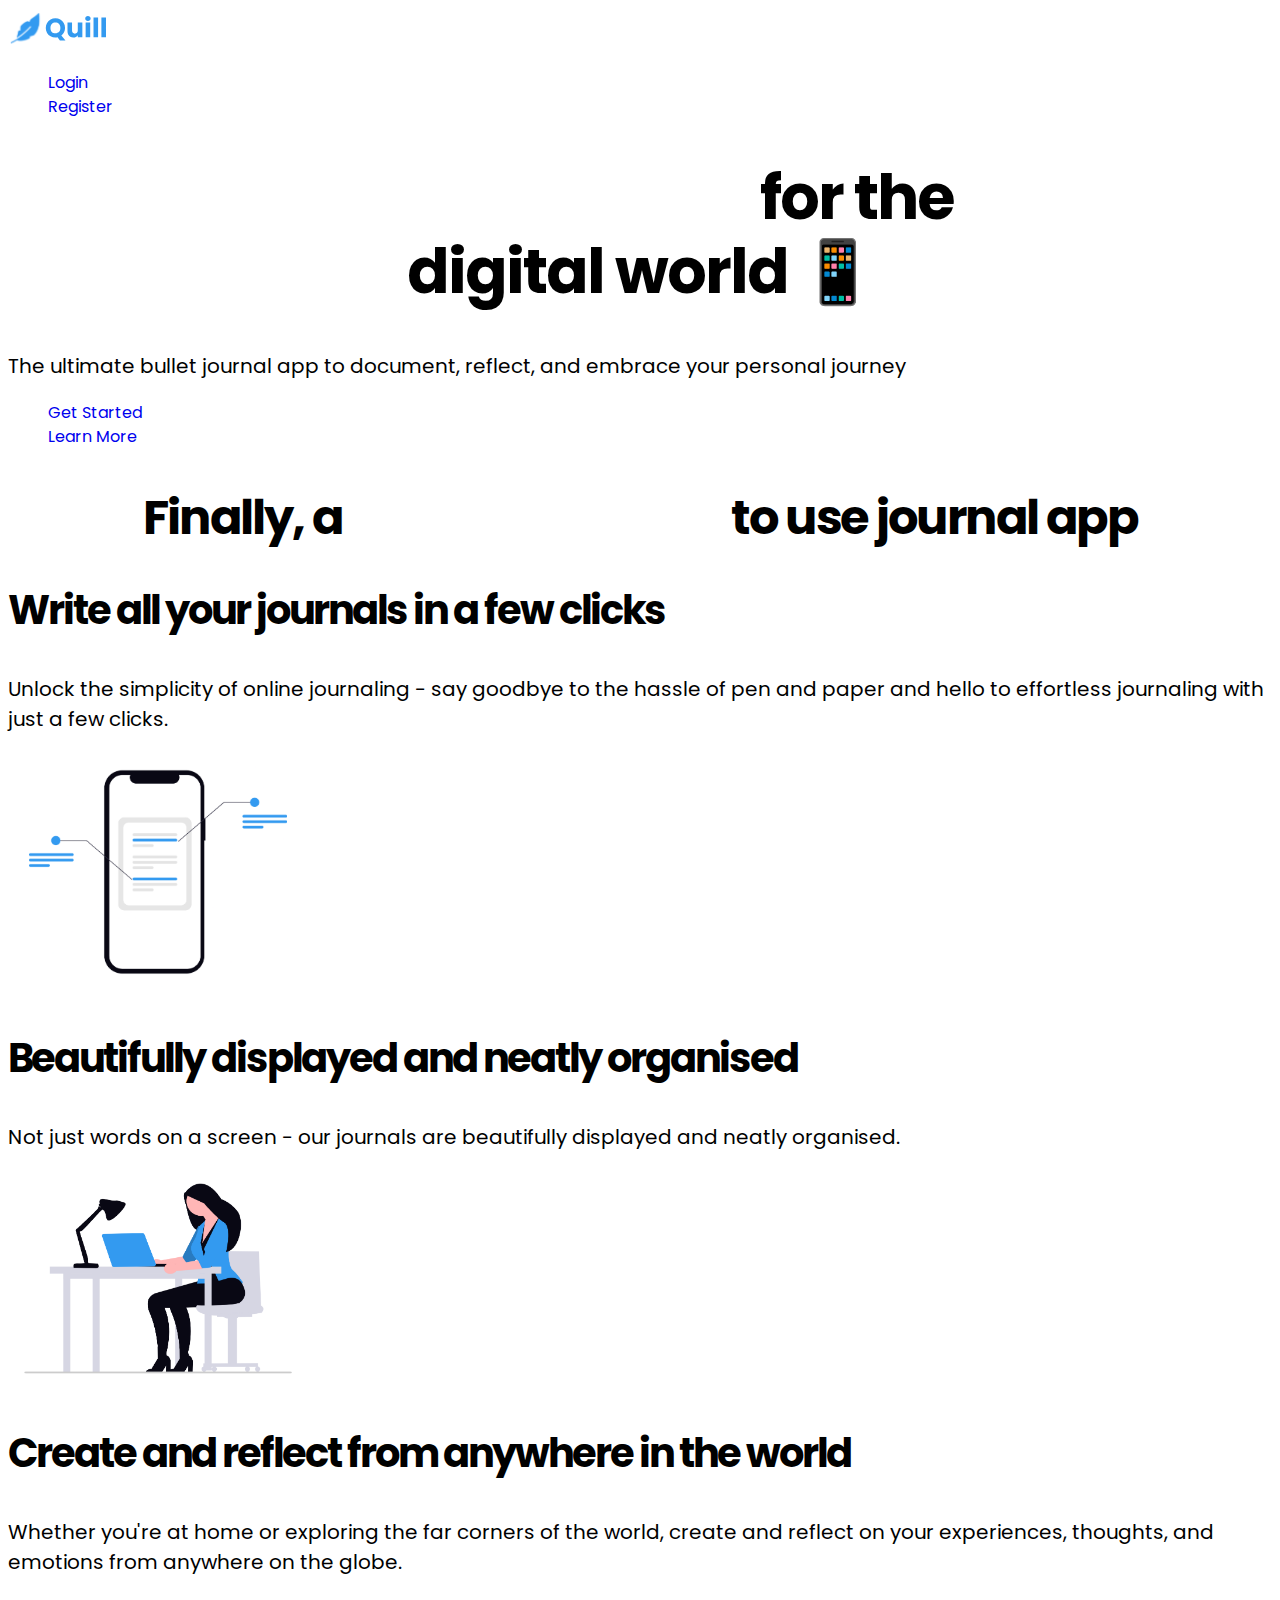
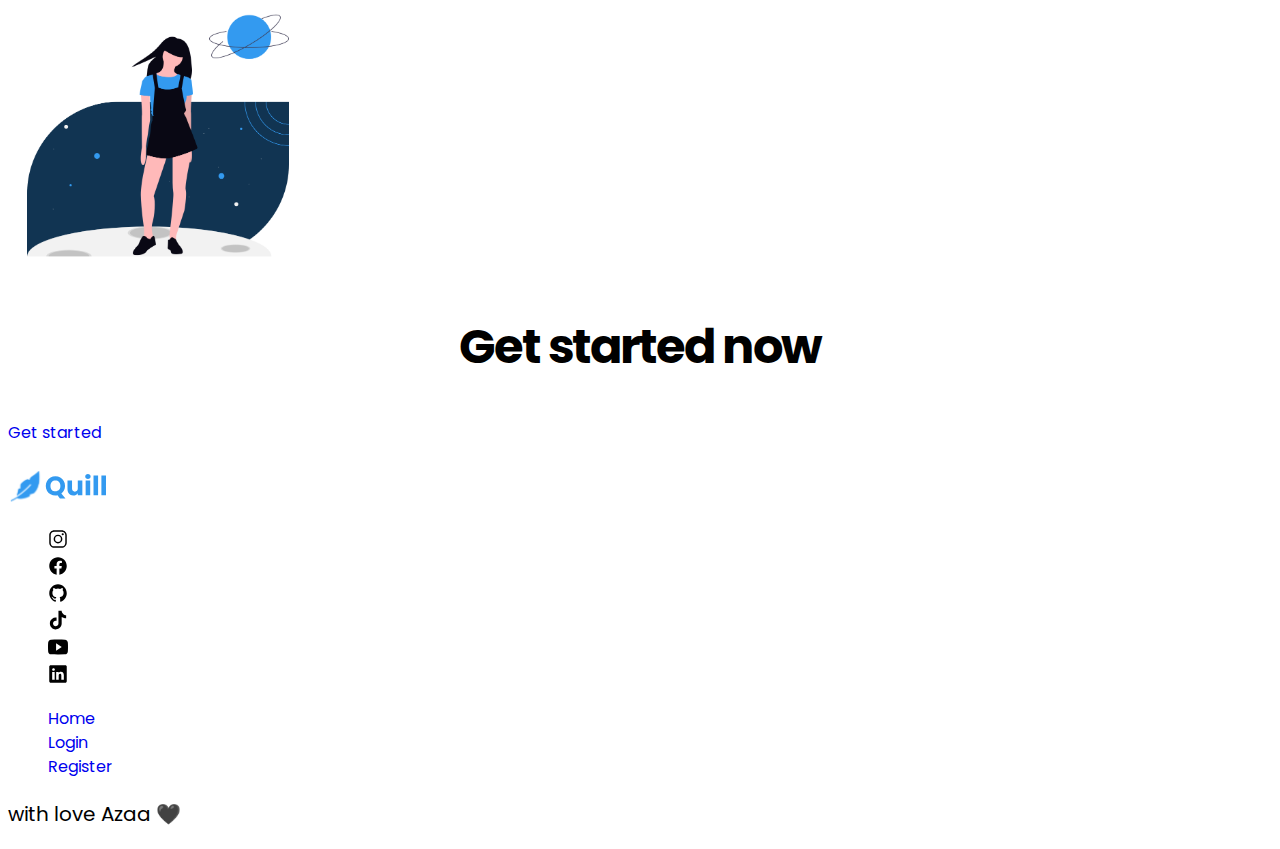
==== Quill Project/index.html @ b2469f33 "tambah palette warna" ====
<!DOCTYPE html>
<html lang="en">

<!-- meta tag adalah tulisan yang akan muncul ketika kita akan mengakses web tsb -->

<head>
    <meta charset="UTF-8">
    <meta name="viewport" content="width=device-width, initial-scale=1.0">
    <link rel="preconnect" href="https://fonts.googleapis.com">
    <link rel="preconnect" href="https://fonts.gstatic.com" crossorigin>
    <link
        href="https://fonts.googleapis.com/css2?family=Poppins:ital,wght@0,100;0,200;0,300;0,400;0,500;0,600;0,700;0,800;0,900;1,100;1,200;1,300;1,400;1,500;1,600;1,700;1,800;1,900&display=swap"
        rel="stylesheet">
    <link rel="stylesheet" href="app.css">
    <title>Quill</title>
</head>

<body>
    <header>
        <nav>
            <!-- NAVIGATION -->
            <a href="index.html"> <img src="/SVG/quill.svg" alt="Quill" width="100px"></a>
            <ul>
                <li><a href="login.html">Login</a></li>
                <li><a href="register.html">Register</a></li>
            </ul>
        </nav>

        <section>
            <!-- HERO SECTION -->
            <h1> <span>Mindful Living</span> for the <br> digital world 📱</h1>
            <p>The ultimate bullet journal app to document, reflect, and embrace your personal journey</p>
            <ul>
                <li><a href="register.html">Get Started</a></li>
                <li><a href="#features">Learn More</a></li>
            </ul>
        </section>
    </header>


    <main>
        <section>
            <section>
                <h2 id="features">Finally, a <span>simple and easy</span> to use journal app</h2>
                <div>
                    <h3>Write all your journals in a few clicks</h3>
                    <p>Unlock the simplicity of online journaling - say goodbye to the hassle of pen and paper and hello
                        to effortless journaling with just a few clicks.</p>
                    <img src="/images/1.png" alt="simple online journaling" width="300px">
                </div>
                <div>
                    <h3>Beautifully displayed and neatly organised</h3>
                    <p>Not just words on a screen - our journals are beautifully displayed and neatly organised.</p>
                    <img src="/images/2.png" alt="beautifully displayed journals" width="300px">
                </div>
                <div>
                    <h3>Create and reflect from anywhere in the world</h3>
                    <p>Whether you're at home or exploring the far corners of the world, create and reflect on your
                        experiences, thoughts, and emotions from anywhere on the globe.</p>
                    <img src="/images/3.png" alt="create journals anywhere" width="300px">
                </div>
            </section>
        </section>
    </main>


    <footer>
        <!-- FOOTER -->
        <h2>Get started now</h2>
        <p><a href="index.html">Get started</a></p>
        <a href="index.html"> <img src="/SVG/quill.svg" alt="Quill" width="100px"></a>
        <ul>
            <li><a href="https://www.instagram.com/"><img src="/SVG/logo-instagram.svg" alt="instagram logo"
                        width="20px "></a></li>
            <li><a href="https://www.facebook.com/"><img src="/SVG/logo-facebook.svg" alt="fesnuk logo"
                        width="20px "></a></li>
            <li><a href="https://github.com/"><img src="/SVG/logo-github.svg" alt="github logo" width="20px "></a>
            </li>
            <li><a href="https://www.tiktok.com/en/"><img src="/SVG/logo-tiktok.svg" alt="tiki ttaka" width="20px "></a>
            </li>
            <li><a href="https://www.youtube.com/"><img src="/SVG/logo-youtube.svg" alt="yt" width="20px "></a></li>
            <li><a href="https://www.linkedin.com/"><img src="/SVG/logo-linkedin.svg" alt="likedin" width="20px "></a>
            </li>
        </ul>

        <ul>
            <li><a href="index.html" id="login-link">Home</a></li>
            <li><a href="login.html">Login</a></li>
            <li><a href="register.html">Register</a></li>
        </ul>
        <p>with love Azaa 🖤</p>
    </footer>
</body>

</html>
---- Quill Project/app.css ----
h1{
    font-weight: 700;
    text-align: center;
    line-height: 1.2;
    letter-spacing: -2px;
    font-size: 62px;
    font-family: "Poppins", sans-serif;
}

h2{
    font-weight: 700;
    text-align: center;
    line-height: 1.2;
    letter-spacing: -2px;
    font-size: 48px;
    font-family: "Poppins", sans-serif;
}

h3{
    font-weight: 700 ;
    line-height: 1.2;
    letter-spacing: -2px;
    font-size: 40px;
    font-family: "Poppins", sans-serif;
}

h4{
    font-weight: 700 ;
    line-height: 1.2;
    letter-spacing: -2px;
    font-size: 32px;
    font-family: "Poppins", sans-serif;
}

h5{
    font-weight: 700 ;
    line-height: 1.2;
    letter-spacing: -2px;
    font-size: 24px;
    font-family: "Poppins", sans-serif;
}

a{
    font-weight: 400;
    text-decoration: none;
    line-height: 1.5;
    font-size: 16px;
    font-family: "Poppins", sans-serif;
}

p{
    font-weight: 400;
    line-height: 1.5;
    font-size: 20px;
    font-family: "Poppins", sans-serif;
}

ul{
    list-style: none;
}
span{
    color: white;
}
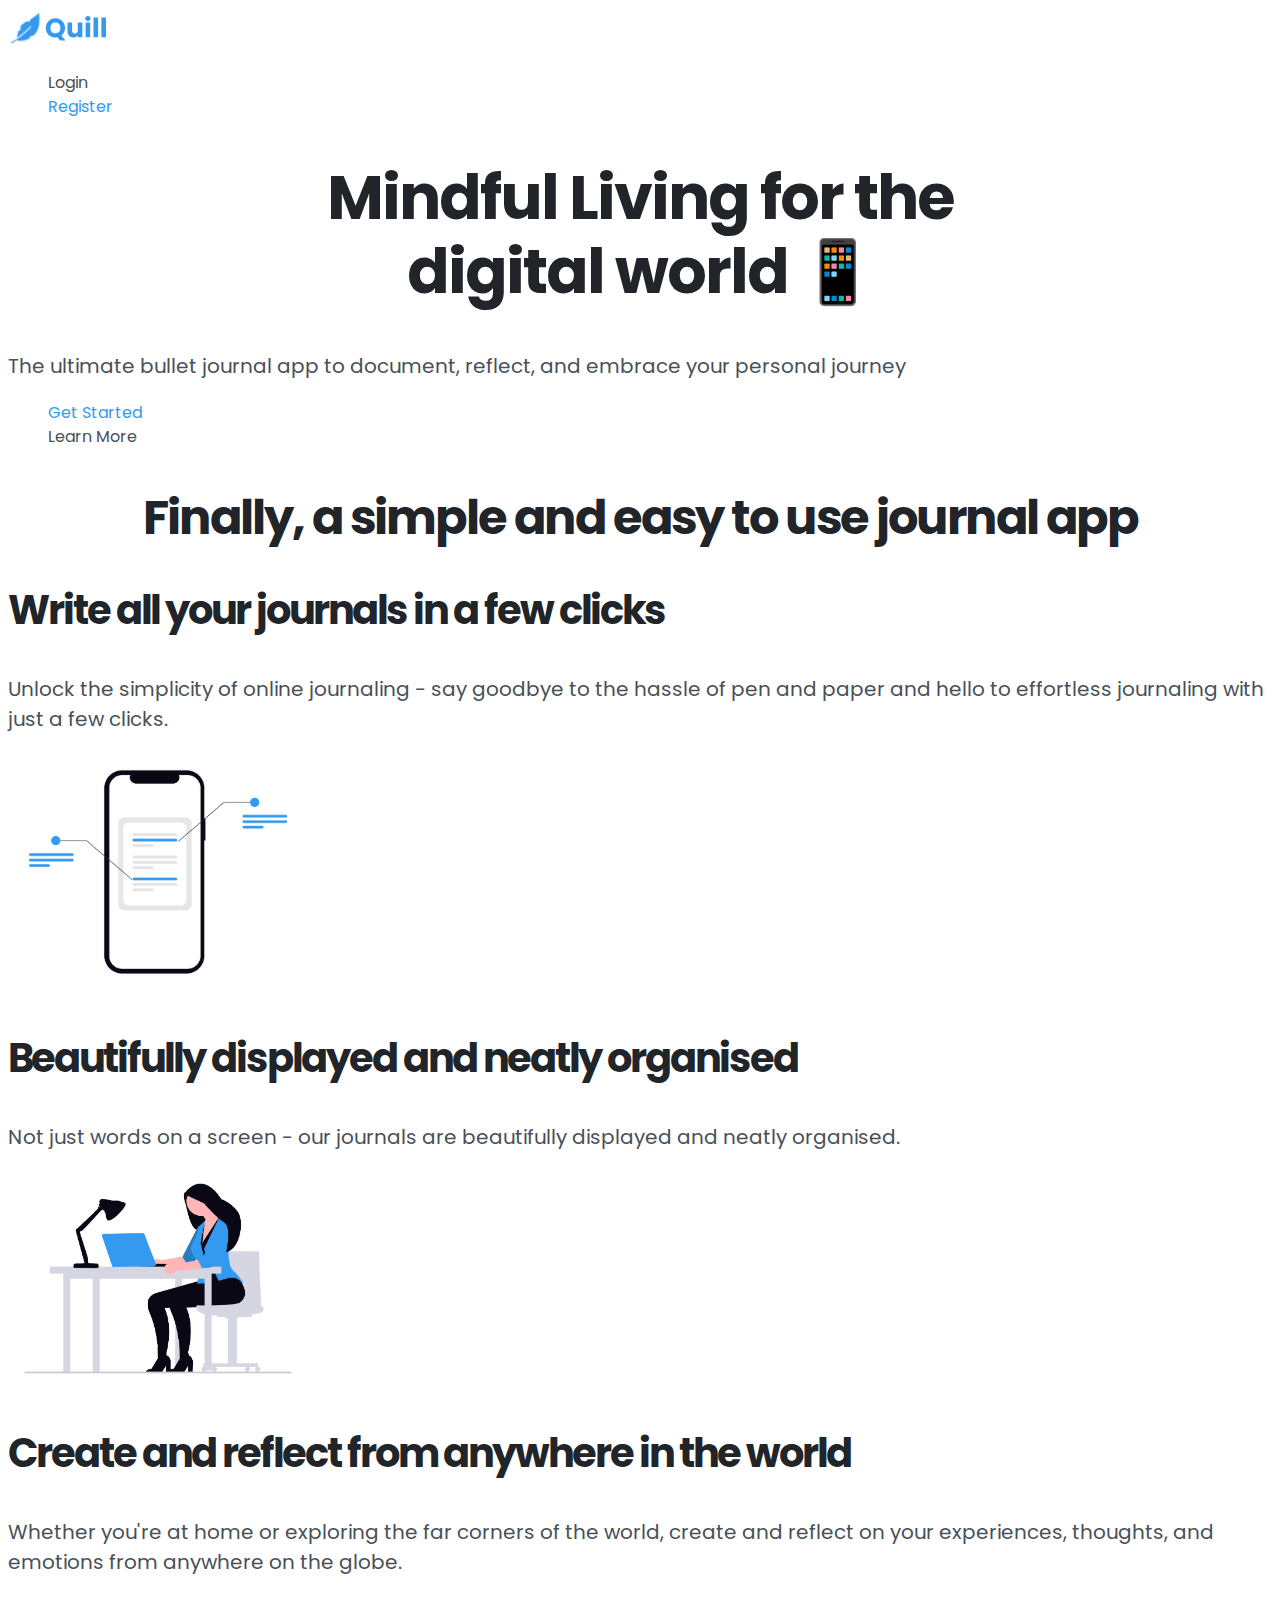
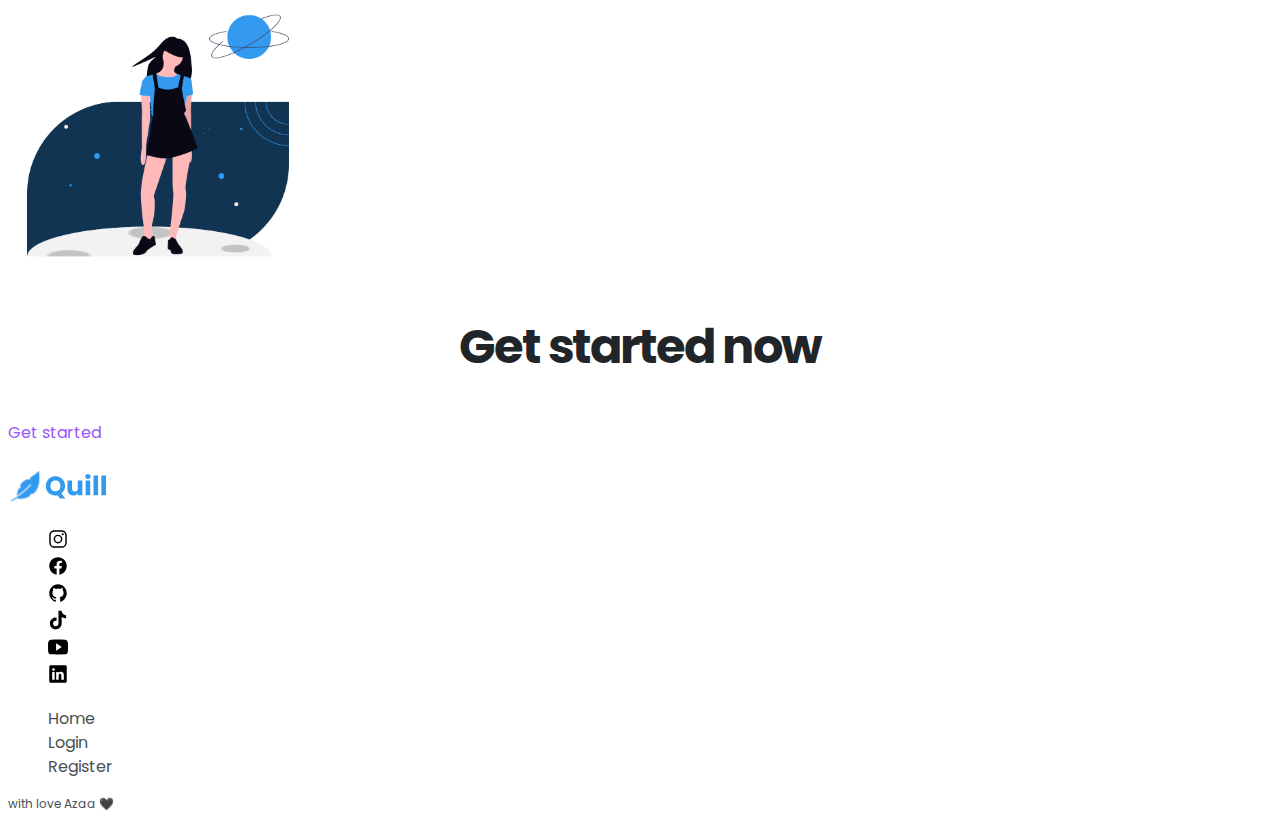
==== commit 1199fc6c: "belajar class" ====
--- a/Quill Project/index.html
+++ b/Quill Project/index.html
@@ -12,6 +12,7 @@
         href="https://fonts.googleapis.com/css2?family=Poppins:ital,wght@0,100;0,200;0,300;0,400;0,500;0,600;0,700;0,800;0,900;1,100;1,200;1,300;1,400;1,500;1,600;1,700;1,800;1,900&display=swap"
         rel="stylesheet">
     <link rel="stylesheet" href="app.css">
+    <link rel="stylesheet" href="app2.css">
     <title>Quill</title>
 </head>
 
@@ -22,16 +23,17 @@
             <a href="index.html"> <img src="/SVG/quill.svg" alt="Quill" width="100px"></a>
             <ul>
                 <li><a href="login.html">Login</a></li>
-                <li><a href="register.html">Register</a></li>
+                <li><a class="btn btn-primary" href="register.html">Register</a></li>
             </ul>
         </nav>
 
         <section>
             <!-- HERO SECTION -->
             <h1> <span>Mindful Living</span> for the <br> digital world 📱</h1>
-            <p>The ultimate bullet journal app to document, reflect, and embrace your personal journey</p>
+            <p>The ultimate bullet journal app to document, reflect, and embrace your personal journey
+            </p>
             <ul>
-                <li><a href="register.html">Get Started</a></li>
+                <li><a class="btn btn-primary" href="register.html">Get Started</a></li>
                 <li><a href="#features">Learn More</a></li>
             </ul>
         </section>
@@ -44,7 +46,8 @@
                 <h2 id="features">Finally, a <span>simple and easy</span> to use journal app</h2>
                 <div>
                     <h3>Write all your journals in a few clicks</h3>
-                    <p>Unlock the simplicity of online journaling - say goodbye to the hassle of pen and paper and hello
+                    <p>Unlock the simplicity of online journaling - say goodbye to the
+                        hassle of pen and paper and hello
                         to effortless journaling with just a few clicks.</p>
                     <img src="/images/1.png" alt="simple online journaling" width="300px">
                 </div>
@@ -61,13 +64,18 @@
                 </div>
             </section>
         </section>
+
+
+        <!-- CTA SECTION -->
+        <section>
+            <h2>Get started now</h2>
+            <p><a class="btn btn-secondary" href="register.html">Get started</a></p>
+        </section>
     </main>
-
 
     <footer>
         <!-- FOOTER -->
-        <h2>Get started now</h2>
-        <p><a href="index.html">Get started</a></p>
+
         <a href="index.html"> <img src="/SVG/quill.svg" alt="Quill" width="100px"></a>
         <ul>
             <li><a href="https://www.instagram.com/"><img src="/SVG/logo-instagram.svg" alt="instagram logo"
@@ -88,7 +96,7 @@
             <li><a href="login.html">Login</a></li>
             <li><a href="register.html">Register</a></li>
         </ul>
-        <p>with love Azaa 🖤</p>
+        <p class="small-text">with love Azaa 🖤</p>
     </footer>
 </body>
 
--- a/Quill Project/app.css
+++ b/Quill Project/app.css
@@ -1,63 +1,115 @@
-h1{
+/* 
+
+----------- TYPOGRAPHY -----------
+
+FONT SIZES
+12px / 16px / 20px / 24px / 32px / 40px
+
+FONT WEIGHTS
+400 / 700
+
+LINE HEIGHTS
+1.2 / 1.5
+
+LETTER SPACING
+0 / -2px
+
+FONT FAMILY
+Poppins
+
+----------- COLORS -----------
+Primary :
+1. Arctic #d0ebff (tint)
+2. Sk Blue #339af0 (base color)
+3. Deep Sea #1c7ed6 (shade)
+
+Secondary :
+1. Moonlight Iris #e5dbff (tint)
+2. Lavender #9755fa (base color)
+3. Velvet night #7048e8 (shade)
+
+Tertiary :
+1. Dawn #ffe8cc (tint)
+2. Pumpkin #ff922b (base color)
+3. Lava #f76707 (shade)
+
+Grey :
+1. Pebble #f1f3f5
+2. Slate #495957
+3. Graphite #212529
+*/
+
+h1,
+h2,
+h3,
+h4,
+h5 {
     font-weight: 700;
-    text-align: center;
     line-height: 1.2;
     letter-spacing: -2px;
-    font-size: 62px;
     font-family: "Poppins", sans-serif;
+    color: #212529
 }
 
-h2{
-    font-weight: 700;
+h1 {
+    font-size: 62px;
     text-align: center;
-    line-height: 1.2;
-    letter-spacing: -2px;
-    font-size: 48px;
-    font-family: "Poppins", sans-serif;
 }
 
-h3{
-    font-weight: 700 ;
-    line-height: 1.2;
-    letter-spacing: -2px;
-    font-size: 40px;
-    font-family: "Poppins", sans-serif;
+h2 {
+    font-size: 48px;
+    text-align: center;
 }
 
-h4{
-    font-weight: 700 ;
-    line-height: 1.2;
-    letter-spacing: -2px;
-    font-size: 32px;
-    font-family: "Poppins", sans-serif;
+h3 {
+    font-size: 40px;
 }
 
-h5{
-    font-weight: 700 ;
-    line-height: 1.2;
-    letter-spacing: -2px;
-    font-size: 24px;
-    font-family: "Poppins", sans-serif;
+h4 {
+    font-size: 32px;
 }
 
-a{
-    font-weight: 400;
-    text-decoration: none;
-    line-height: 1.5;
-    font-size: 16px;
-    font-family: "Poppins", sans-serif;
+h5 {
+    font-size: 24px;
 }
 
-p{
+p,
+a,
+.small-text {
     font-weight: 400;
     line-height: 1.5;
-    font-size: 20px;
     font-family: "Poppins", sans-serif;
+    color: #495057;
 }
 
-ul{
+a {
+    font-size: 16px;
+    text-decoration: none;
+}
+
+p {
+    font-size: 20px;
+}
+
+ul {
     list-style: none;
 }
-span{
-    color: white;
+
+.small-text {
+    font-size: 12px;
+}
+
+.btn {
+    font-weight: 400;
+    font-family: "Poppins", sans-serif;
+    font-size: 16px;
+    text-decoration: none;
+}
+
+.btn-primary {
+    color: #339af0;
+}
+
+.btn-secondary {
+    color: #9755fa;
 }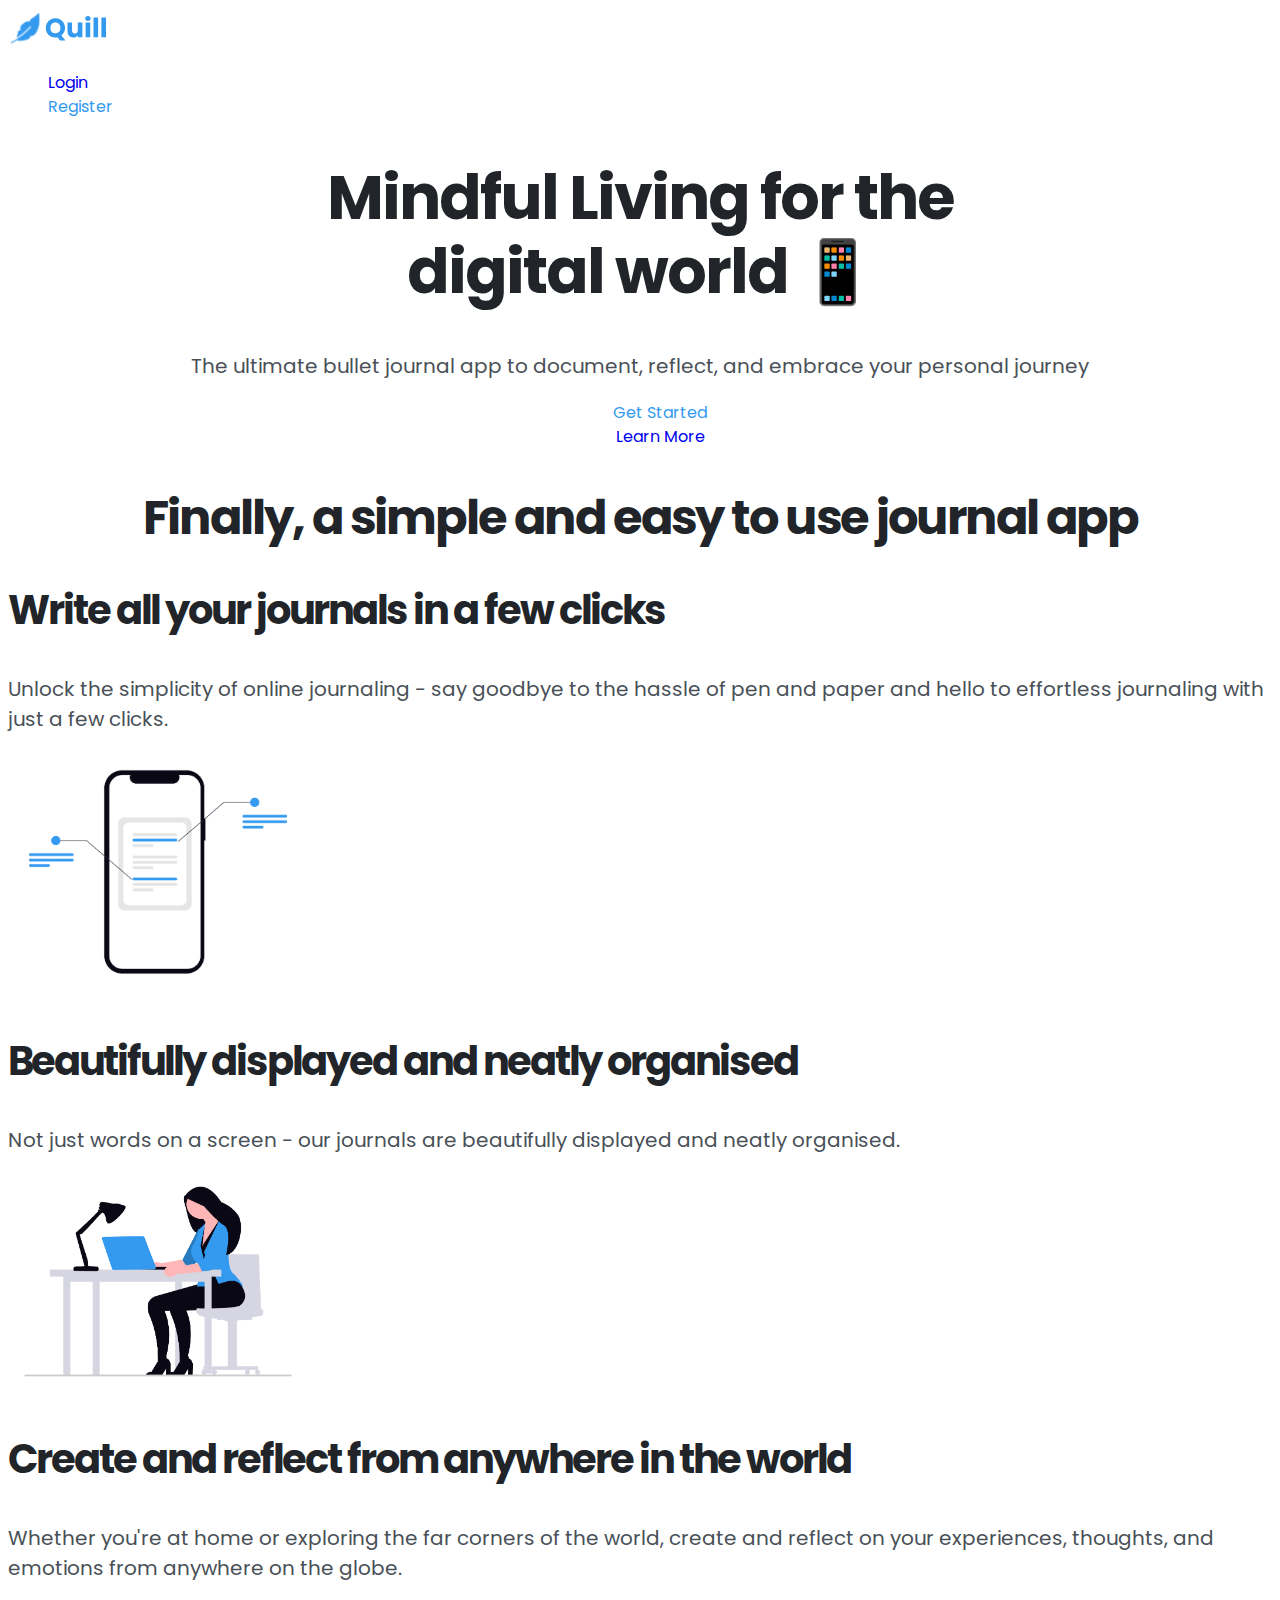
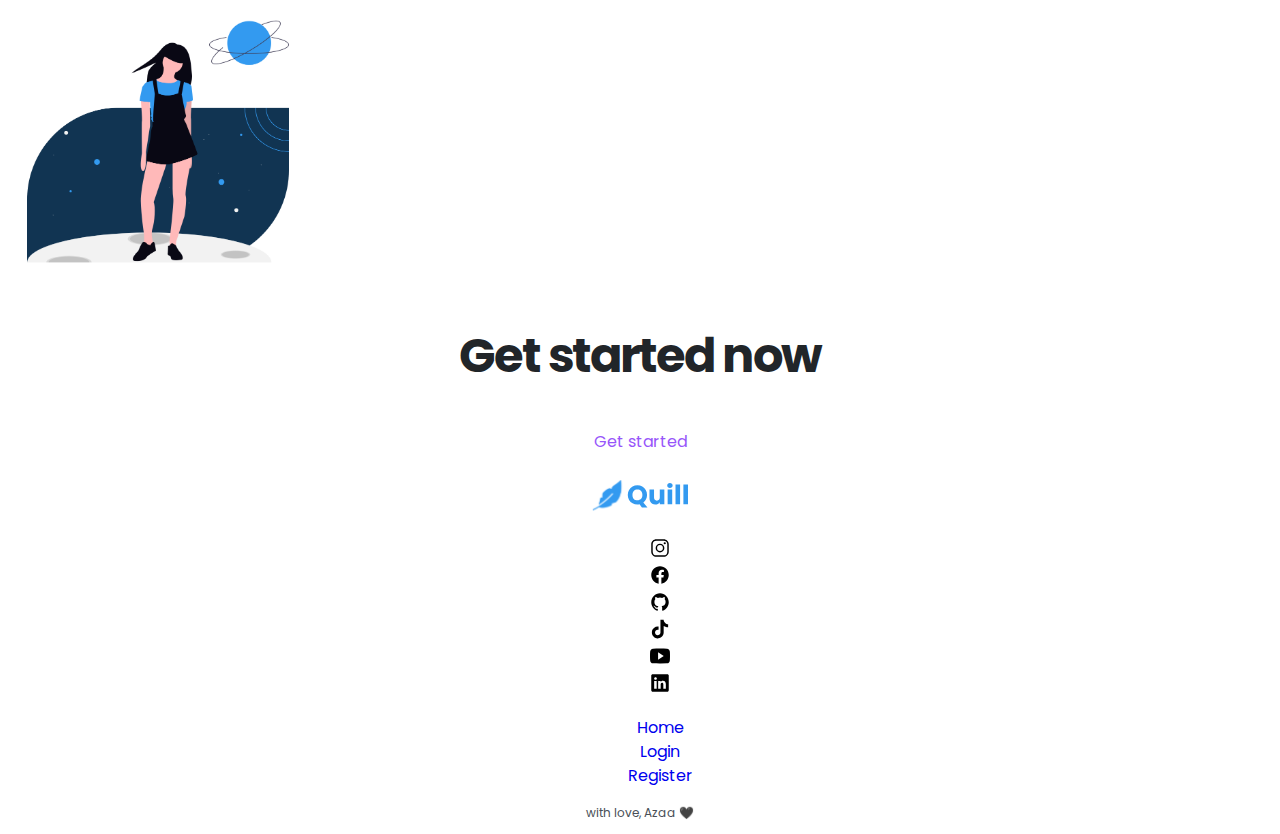
==== commit b45ec7f0: "css selector" ====
--- a/Quill Project/index.html
+++ b/Quill Project/index.html
@@ -17,6 +17,7 @@
 </head>
 
 <body>
+
     <header>
         <nav>
             <!-- NAVIGATION -->
@@ -26,9 +27,8 @@
                 <li><a class="btn btn-primary" href="register.html">Register</a></li>
             </ul>
         </nav>
-
-        <section>
-            <!-- HERO SECTION -->
+        <!-- HERO SECTION -->
+        <section class="hero-section">
             <h1> <span>Mindful Living</span> for the <br> digital world 📱</h1>
             <p>The ultimate bullet journal app to document, reflect, and embrace your personal journey
             </p>
@@ -43,7 +43,7 @@
     <main>
         <section>
             <section>
-                <h2 id="features">Finally, a <span>simple and easy</span> to use journal app</h2>
+                <h2 class="features-main-heading">Finally, a <span>simple and easy</span> to use journal app</h2>
                 <div>
                     <h3>Write all your journals in a few clicks</h3>
                     <p>Unlock the simplicity of online journaling - say goodbye to the
@@ -67,14 +67,14 @@
 
 
         <!-- CTA SECTION -->
-        <section>
+        <section class="cta-section">
             <h2>Get started now</h2>
             <p><a class="btn btn-secondary" href="register.html">Get started</a></p>
         </section>
     </main>
 
-    <footer>
-        <!-- FOOTER -->
+    <!-- FOOTER -->
+    <footer class="footer-section">
 
         <a href="index.html"> <img src="/SVG/quill.svg" alt="Quill" width="100px"></a>
         <ul>
@@ -96,7 +96,7 @@
             <li><a href="login.html">Login</a></li>
             <li><a href="register.html">Register</a></li>
         </ul>
-        <p class="small-text">with love Azaa 🖤</p>
+        <p class="small-text">with love, Azaa 🖤</p>
     </footer>
 </body>
 
--- a/Quill Project/app.css
+++ b/Quill Project/app.css
@@ -37,8 +37,31 @@
 1. Pebble #f1f3f5
 2. Slate #495957
 3. Graphite #212529
+
+
+
+----------- INHERITANCE -----------
+Inheritance adalah penurunan jadi kalo kita add style ke parent maka akan ke add ke child nya
+Inheritance punya specifity low
+color           letter-spacing
+font-family     line-height
+font-size       text-align
+font-weight     text-transform
+font-style
+
+this all is text property
 */
+/*  Add in universal selector later to remove default spacing properties */
 
+/* -------------------- GLOBAL STYLES --------------------*/
+body {
+    font-family: "Poppins", sans-serif;
+    font-weight: 400;
+    line-height: 1.5;
+    color: #495057;
+}
+
+/* higher specifity than body */
 h1,
 h2,
 h3,
@@ -47,18 +70,15 @@
     font-weight: 700;
     line-height: 1.2;
     letter-spacing: -2px;
-    font-family: "Poppins", sans-serif;
     color: #212529
 }
 
 h1 {
     font-size: 62px;
-    text-align: center;
 }
 
 h2 {
     font-size: 48px;
-    text-align: center;
 }
 
 h3 {
@@ -71,15 +91,6 @@
 
 h5 {
     font-size: 24px;
-}
-
-p,
-a,
-.small-text {
-    font-weight: 400;
-    line-height: 1.5;
-    font-family: "Poppins", sans-serif;
-    color: #495057;
 }
 
 a {
@@ -99,17 +110,54 @@
     font-size: 12px;
 }
 
+/* -------------------- COMPONENTS --------------------*/
+
 .btn {
     font-weight: 400;
-    font-family: "Poppins", sans-serif;
+    /* good practice to keep font weight in btn even its already declared on body */
     font-size: 16px;
     text-decoration: none;
 }
 
-.btn-primary {
+.btn-primary:link,
+.btn-primary:visited {
     color: #339af0;
 }
 
-.btn-secondary {
+.btn-primary:hover,
+.btn-primary:active {
+    color: #1c7ed6;
+}
+
+.btn-secondary:link,
+.btn-secondary:visited {
     color: #9755fa;
+}
+
+.btn-secondary:hover,
+.btn-secondary:active {
+    color: #7048e8;
+}
+
+/* -------------------- SECTIONS --------------------*/
+/* ------ HERO SECTION ------*/
+
+.hero-section {
+    text-align: center;
+}
+
+/* ------ FEATURE SECTION ------*/
+.features-main-heading {
+    text-align: center;
+}
+
+/* ------ CTA SECTION ------*/
+.cta-section {
+    text-align: center;
+}
+
+/* ------ FOOTER SECTION ------*/
+
+.footer-section {
+    text-align: center;
 }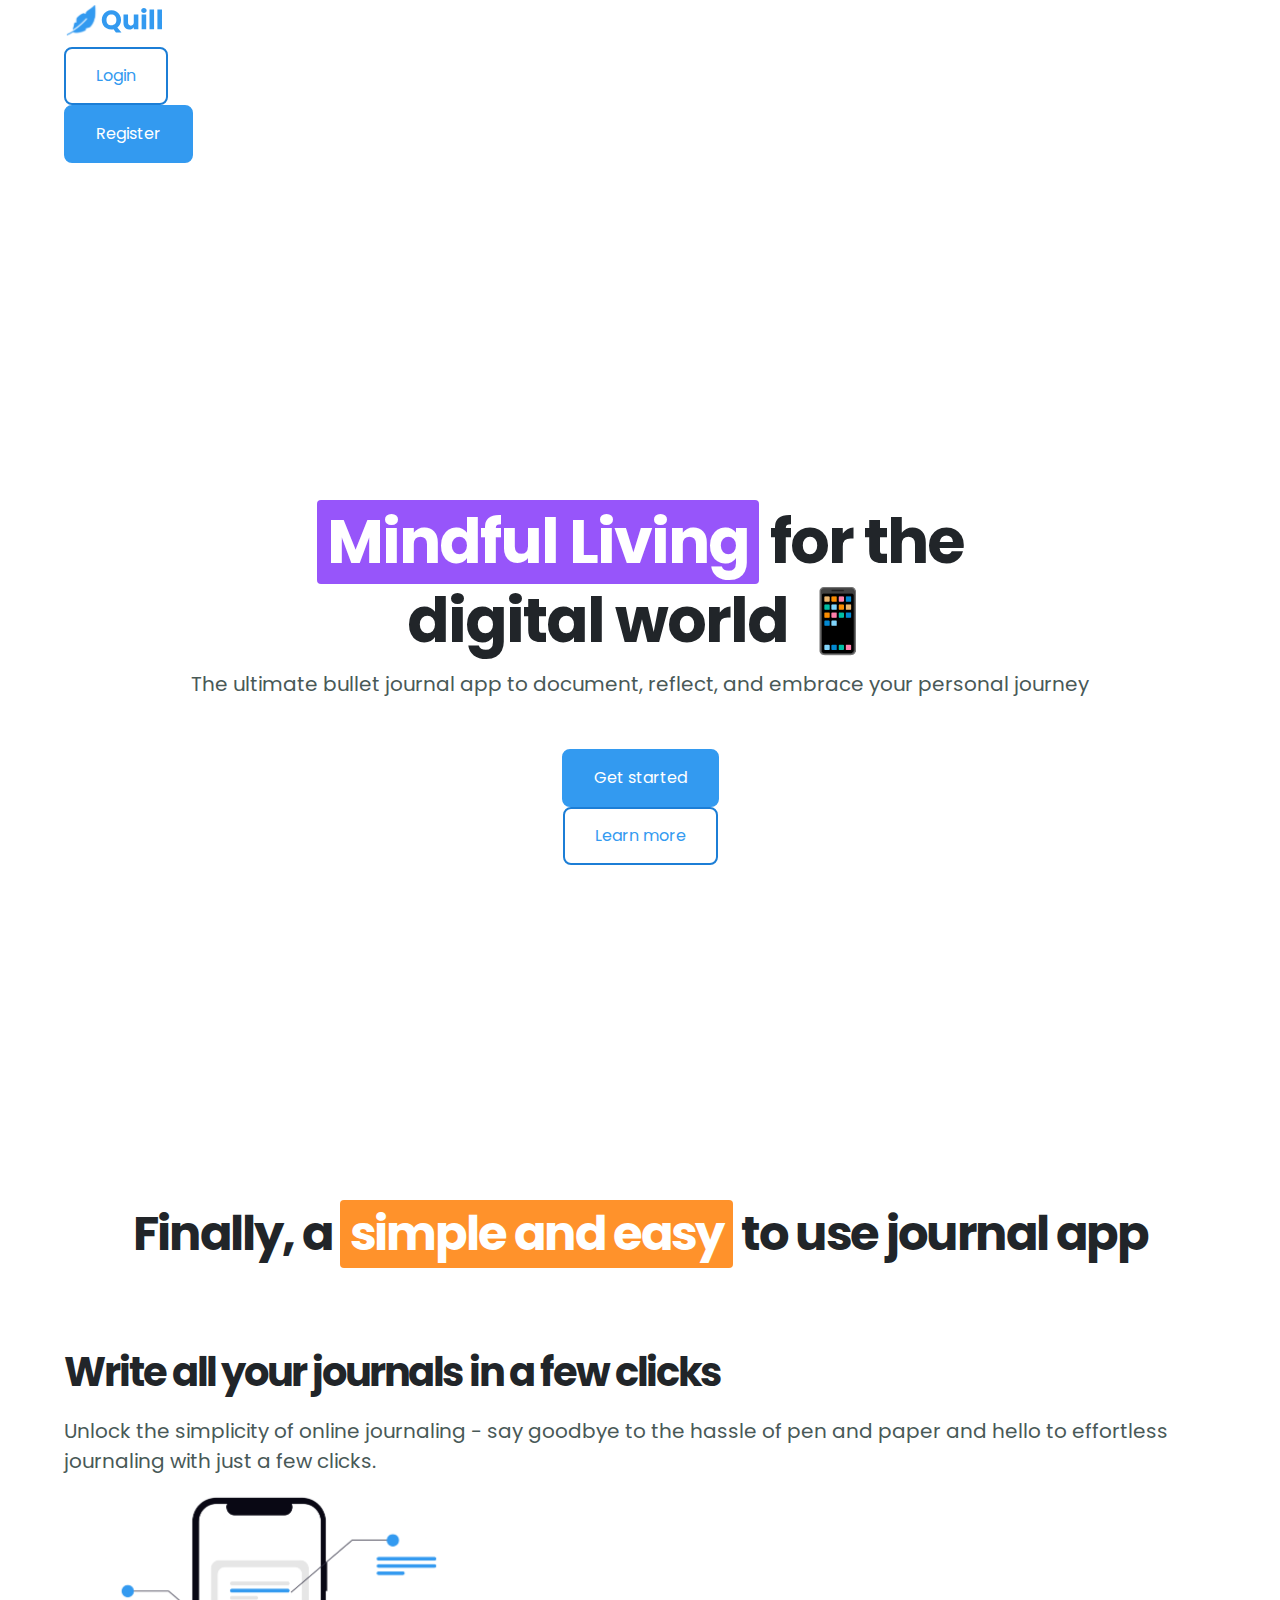
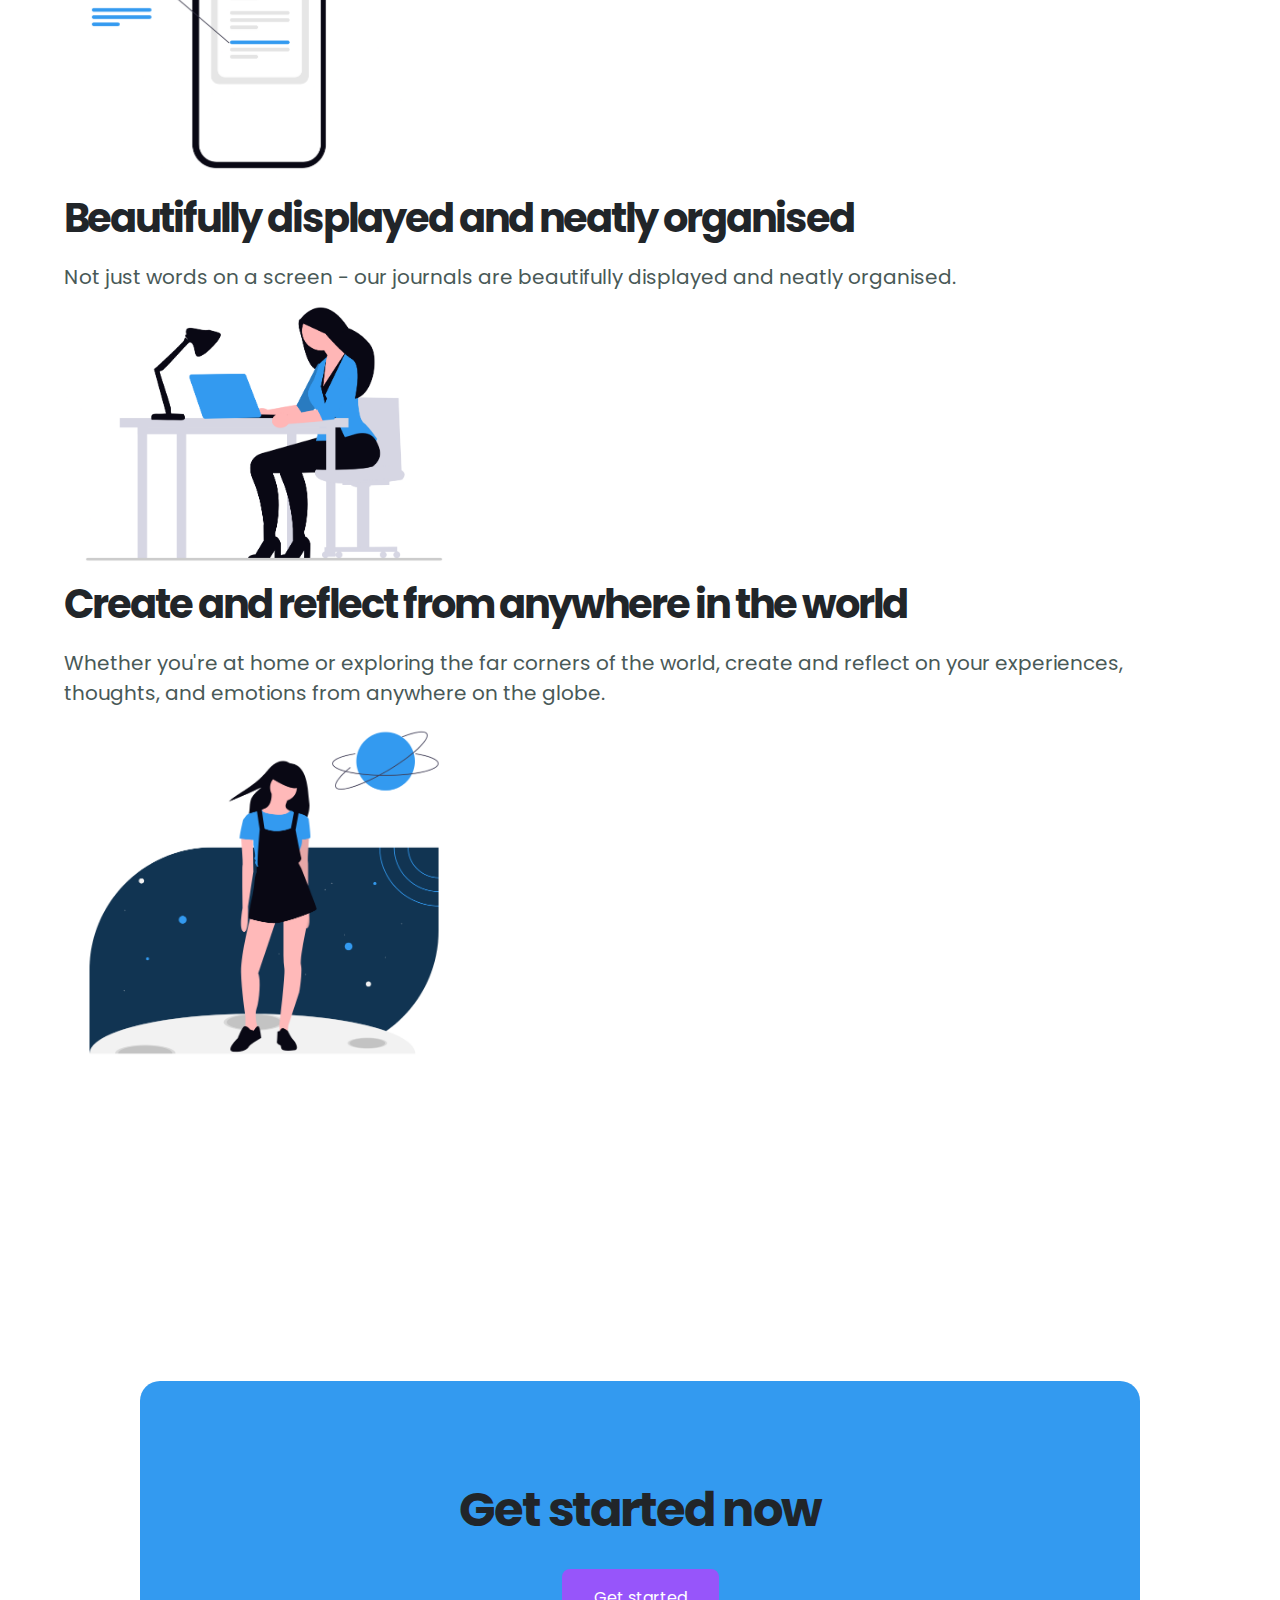
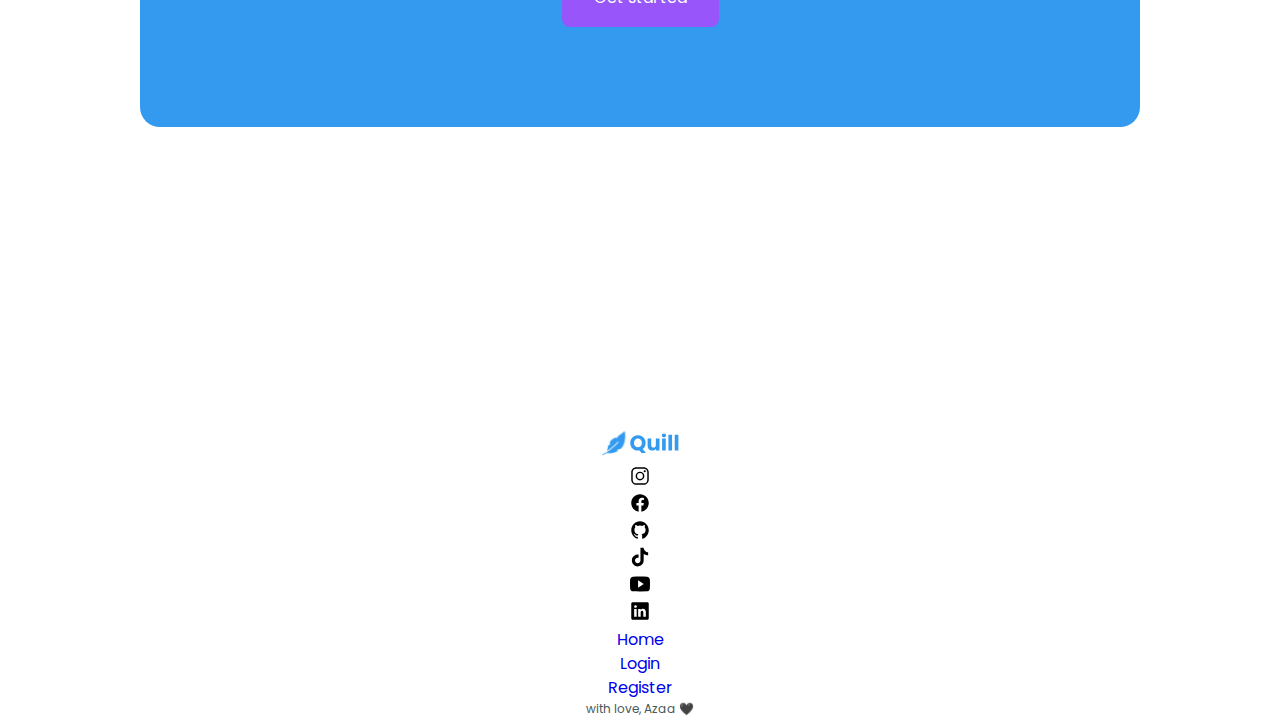
==== commit 9f0ea64e: "variables" ====
--- a/Quill Project/index.html
+++ b/Quill Project/index.html
@@ -12,92 +12,102 @@
         href="https://fonts.googleapis.com/css2?family=Poppins:ital,wght@0,100;0,200;0,300;0,400;0,500;0,600;0,700;0,800;0,900;1,100;1,200;1,300;1,400;1,500;1,600;1,700;1,800;1,900&display=swap"
         rel="stylesheet">
     <link rel="stylesheet" href="app.css">
-    <link rel="stylesheet" href="app2.css">
     <title>Quill</title>
 </head>
 
 <body>
-
-    <header>
-        <nav>
+    <div class="container">
+        <header>
             <!-- NAVIGATION -->
-            <a href="index.html"> <img src="/SVG/quill.svg" alt="Quill" width="100px"></a>
-            <ul>
-                <li><a href="login.html">Login</a></li>
-                <li><a class="btn btn-primary" href="register.html">Register</a></li>
-            </ul>
-        </nav>
-        <!-- HERO SECTION -->
-        <section class="hero-section">
-            <h1> <span>Mindful Living</span> for the <br> digital world 📱</h1>
-            <p>The ultimate bullet journal app to document, reflect, and embrace your personal journey
-            </p>
-            <ul>
-                <li><a class="btn btn-primary" href="register.html">Get Started</a></li>
-                <li><a href="#features">Learn More</a></li>
-            </ul>
-        </section>
-    </header>
+            <nav class="navbar">
+                <a href="index.html"> <img class="logo-md" src="/SVG/quill.svg" alt="Quill"></a>
+                <ul>
+                    <li><a class="btn btn-primary-outline" href="login.html">Login</a></li>
+                    <li><a class="btn btn-primary" href="register.html">Register</a></li>
+                </ul>
+            </nav>
+            <!-- HERO SECTION -->
+            <section class="hero-section">
+                <h1 class="hero-heading"> <span class="highlight highlight-secondary">Mindful Living</span> for the <br>
+                    digital world 📱</h1>
+                <p class="hero-paragraph">The ultimate bullet journal app to document, reflect, and embrace your
+                    personal
+                    journey
+                </p>
+                <ul>
+                    <li><a class="btn btn-primary" href="register.html">Get started</a></li>
+                    <li><a class="btn btn-primary-outline" href="#features">Learn more</a></li>
+                </ul>
+            </section>
+        </header>
 
 
-    <main>
-        <section>
-            <section>
-                <h2 class="features-main-heading">Finally, a <span>simple and easy</span> to use journal app</h2>
+        <main>
+            <!-- FEATURE SECTION -->
+            <section class="feature-section">
+                <h2 class="features-main-heading">Finally, a <span class="highlight highlight-tertiary">simple and
+                        easy</span> to use journal app</h2>
                 <div>
-                    <h3>Write all your journals in a few clicks</h3>
+                    <h3 class="feature-heading">Write all your journals in a few clicks</h3>
                     <p>Unlock the simplicity of online journaling - say goodbye to the
                         hassle of pen and paper and hello
                         to effortless journaling with just a few clicks.</p>
-                    <img src="/images/1.png" alt="simple online journaling" width="300px">
+                    <img class="feature-img" src="/images/1.png" alt="simple online journaling">
                 </div>
                 <div>
-                    <h3>Beautifully displayed and neatly organised</h3>
+                    <h3 class="feature-heading">Beautifully displayed and neatly organised</h3>
                     <p>Not just words on a screen - our journals are beautifully displayed and neatly organised.</p>
-                    <img src="/images/2.png" alt="beautifully displayed journals" width="300px">
+                    <img class="feature-img" src="/images/2.png" alt="beautifully displayed journals">
                 </div>
                 <div>
-                    <h3>Create and reflect from anywhere in the world</h3>
+                    <h3 class="feature-heading">Create and reflect from anywhere in the world</h3>
                     <p>Whether you're at home or exploring the far corners of the world, create and reflect on your
                         experiences, thoughts, and emotions from anywhere on the globe.</p>
-                    <img src="/images/3.png" alt="create journals anywhere" width="300px">
+                    <img class="feature-img" src="/images/3.png" alt="create journals anywhere">
                 </div>
             </section>
-        </section>
 
 
-        <!-- CTA SECTION -->
-        <section class="cta-section">
-            <h2>Get started now</h2>
-            <p><a class="btn btn-secondary" href="register.html">Get started</a></p>
-        </section>
-    </main>
+            <!-- CTA SECTION -->
+            <section class="cta-section">
+                <div class="cta-card">
+                    <h2 class="cta-heading">Get started now</h2>
+                    <p><a class="btn btn-secondary" href="register.html">Get started</a></p>
+                </div>
+            </section>
+        </main>
 
-    <!-- FOOTER -->
-    <footer class="footer-section">
+        <!-- FOOTER -->
+        <footer class="footer-section">
 
-        <a href="index.html"> <img src="/SVG/quill.svg" alt="Quill" width="100px"></a>
-        <ul>
-            <li><a href="https://www.instagram.com/"><img src="/SVG/logo-instagram.svg" alt="instagram logo"
-                        width="20px "></a></li>
-            <li><a href="https://www.facebook.com/"><img src="/SVG/logo-facebook.svg" alt="fesnuk logo"
-                        width="20px "></a></li>
-            <li><a href="https://github.com/"><img src="/SVG/logo-github.svg" alt="github logo" width="20px "></a>
-            </li>
-            <li><a href="https://www.tiktok.com/en/"><img src="/SVG/logo-tiktok.svg" alt="tiki ttaka" width="20px "></a>
-            </li>
-            <li><a href="https://www.youtube.com/"><img src="/SVG/logo-youtube.svg" alt="yt" width="20px "></a></li>
-            <li><a href="https://www.linkedin.com/"><img src="/SVG/logo-linkedin.svg" alt="likedin" width="20px "></a>
-            </li>
-        </ul>
+            <a href="index.html"> <img class="logo-sm" src="/SVG/quill.svg" alt="Quill"></a>
+            <ul>
+                <li><a href="https://www.instagram.com/"><img class="social-icons" src="/SVG/logo-instagram.svg"
+                            alt="instagram logo"></a></li>
+                <li><a href="https://www.facebook.com/"><img class="social-icons" src="/SVG/logo-facebook.svg"
+                            alt="fesnuk logo"></a></li>
+                <li><a href="https://github.com/"><img class="social-icons" src="/SVG/logo-github.svg"
+                            alt="github logo"></a>
+                </li>
+                <li><a href="https://www.tiktok.com/en/"><img class="social-icons" src="/SVG/logo-tiktok.svg"
+                            alt="tiki ttaka"></a>
+                </li>
+                <li><a href="https://www.youtube.com/"><img class="social-icons" src="/SVG/logo-youtube.svg"
+                            alt="yt"></a>
+                </li>
+                <li><a href="https://www.linkedin.com/"><img class="social-icons" src="/SVG/logo-linkedin.svg"
+                            alt="likedin"></a>
+                </li>
+            </ul>
 
-        <ul>
-            <li><a href="index.html" id="login-link">Home</a></li>
-            <li><a href="login.html">Login</a></li>
-            <li><a href="register.html">Register</a></li>
-        </ul>
-        <p class="small-text">with love, Azaa 🖤</p>
-    </footer>
+            <ul>
+                <li><a href="index.html" id="login-link">Home</a></li>
+                <li><a href="login.html">Login</a></li>
+                <li><a href="register.html">Register</a></li>
+            </ul>
+            <p class="small-text">with love, Azaa 🖤</p>
+        </footer>
 </body>
 
-</html>+</html>
+</div>--- a/Quill Project/app.css
+++ b/Quill Project/app.css
@@ -20,7 +20,7 @@
 ----------- COLORS -----------
 Primary :
 1. Arctic #d0ebff (tint)
-2. Sk Blue #339af0 (base color)
+2. Sky Blue #339af0 (base color)
 3. Deep Sea #1c7ed6 (shade)
 
 Secondary :
@@ -37,6 +37,9 @@
 1. Pebble #f1f3f5
 2. Slate #495957
 3. Graphite #212529
+
+1. White #ffffff
+2. Black #000000
 
 
 
@@ -50,15 +53,85 @@
 font-style
 
 this all is text property
+
+----------- BORDER RADIUS -----------
+4px / 8px / 20px
+
+----------- BORDER RADIUS -----------
+5px / 10px / 15px / 20px / 25px / 30px / 40px / 50px / 60px / 70px / 80px / 100px / 125px / 150px / 200px / 250px / 300px / 400px / 500px
+
+
 */
-/*  Add in universal selector later to remove default spacing properties */
+
 
 /* -------------------- GLOBAL STYLES --------------------*/
+:root {
+    /* FONT SIZE */
+    --text-sm: 1.2rem;
+    --text-base: 1.6rem;
+    --text-paragraph: 2rem;
+    --text-h5: 2.4rem;
+    --text-h4: 3.2rem;
+    --text-h3: 4.0rem;
+    --text-h2: 4.8rem;
+    --text-h1: 6.2rem;
+
+    /* FONT WEIGHT */
+    --font-weight-normal: 400;
+    --font-weight-bold: 700;
+
+    /* LINE HEIGHT */
+    --line-height-tight: 1.2;
+    --line-height-normal: 1.5;
+
+    /* LETTER SPACING */
+    --letter-spacing-tight: -2px;
+
+    /* FONT FAMILY */
+    --font-family: "Poppins", sans-serif;
+
+    /* COLORS */
+    --primary-base: #339af0;
+    --primary-tint: #d0ebff;
+    --primary-shade: #1c7ed6;
+    --secondary-base: #9755fa;
+    --secondary-tint: #e5dbff;
+    --secondary-shade: #7048e8;
+    --tertiary-base: #ff922b;
+    --tertiary-tint: #ffe8cc;
+    --tertiary-shade: #f76707;
+    --grey-base: #495957;
+    --grey-tint: #f1f3f5;
+    --grey-shade: #212529;
+    --white: #ffffff;
+    --black: #000000;
+
+    /* MISCELLANEOUS */
+    --nav-height: 300px;
+    /* ganti saat flexbox */
+}
+
+* {
+    box-sizing: border-box;
+    margin: 0;
+    padding: 0;
+}
+
+html {
+    font-size: 62.5%;
+}
+
 body {
-    font-family: "Poppins", sans-serif;
-    font-weight: 400;
-    line-height: 1.5;
-    color: #495057;
+    font-family: var(--font-family);
+    font-weight: var(--font-weight-normal);
+    line-height: var(--line-height-normal);
+    color: var(--grey-base);
+}
+
+.container {
+    max-width: 1200px;
+    width: 90%;
+    margin: 0 auto;
 }
 
 /* higher specifity than body */
@@ -67,97 +140,203 @@
 h3,
 h4,
 h5 {
-    font-weight: 700;
-    line-height: 1.2;
-    letter-spacing: -2px;
-    color: #212529
+    font-weight: var(--font-weight-bold);
+    line-height: var(--line-height-tight);
+    letter-spacing: var(--letter-spacing-tight);
+    color: var(--grey-shade);
 }
 
 h1 {
-    font-size: 62px;
+    font-size: var(--text-h1);
 }
 
 h2 {
-    font-size: 48px;
+    font-size: var(--text-h2);
 }
 
 h3 {
-    font-size: 40px;
+    font-size: var(--text-h3);
 }
 
 h4 {
-    font-size: 32px;
+    font-size: var(--text-h4);
 }
 
 h5 {
-    font-size: 24px;
+    font-size: var(--text-h5);
+}
+
+p {
+    font-size: var(--text-paragraph);
 }
 
 a {
-    font-size: 16px;
     text-decoration: none;
-}
-
-p {
-    font-size: 20px;
+    font-size: var(--text-base);
+    display: inline-block;
 }
 
 ul {
     list-style: none;
 }
 
+span {
+    display: inline-block;
+}
+
 .small-text {
-    font-size: 12px;
+    font-size: var(--text-sm);
 }
 
 /* -------------------- COMPONENTS --------------------*/
 
 .btn {
-    font-weight: 400;
     /* good practice to keep font weight in btn even its already declared on body */
-    font-size: 16px;
+    font-size: var(--text-base);
     text-decoration: none;
+    padding: 1.5rem 3.0rem;
+    border-radius: 8px;
 }
 
 .btn-primary:link,
 .btn-primary:visited {
-    color: #339af0;
+    color: var(--white);
+    background-color: var(--primary-base);
+    border: 2px solid var(--primary-base);
 }
 
 .btn-primary:hover,
 .btn-primary:active {
-    color: #1c7ed6;
+    color: var(--white);
+    background-color: var(--primary-shade);
+    border: 2px solid var(--primary-shade);
+
+}
+
+.btn-primary-outline:link,
+.btn-primary-outline:visited {
+    color: var(--primary-base);
+    background-color: var(--white);
+    border: 2px solid var(--primary-shade);
+}
+
+.btn-primary-outline:hover,
+.btn-primary-outline:active {
+    color: var(--primary-shade);
+    background-color: var(--white);
+    border: 2px solid var(--primary-base);
 }
 
 .btn-secondary:link,
 .btn-secondary:visited {
-    color: #9755fa;
+    color: var(--white);
+    background-color: var(--secondary-base);
+    border: 2px solid var(--secondary-base);
+    ;
 }
 
 .btn-secondary:hover,
 .btn-secondary:active {
-    color: #7048e8;
+    color: var(--white);
+    background-color: var(--secondary-shade);
+    border: 2px solid var(--secondary-shade);
+}
+
+.highlight {
+    color: var(--white);
+    padding: 0.5rem 1.0rem;
+    border-radius: 4px;
+}
+
+.highlight-primary {
+    background-color: var(--primary-base);
+}
+
+.highlight-secondary {
+    background-color: var(--secondary-base);
+}
+
+.highlight-tertiary {
+    background-color: var(--tertiary-base);
+}
+
+.logo-md {
+    width: 100px;
+}
+
+.logo-sm {
+    width: 80px;
 }
 
 /* -------------------- SECTIONS --------------------*/
+
+
+/* ------ NAVBAR ------*/
+.navbar {
+    height: var(--nav-height);
+    margin-bottom: 20rem;
+}
+
 /* ------ HERO SECTION ------*/
 
 .hero-section {
+    height: calc(100vh - var(--nav-height));
+    min-height: 400px;
     text-align: center;
+    margin-bottom: 10rem;
+}
+
+.hero-heading {
+    margin-bottom: 1rem;
+}
+
+.hero-paragraph {
+    margin-bottom: 5rem;
 }
 
 /* ------ FEATURE SECTION ------*/
+.feature-section {
+    margin-bottom: 30rem;
+}
+
 .features-main-heading {
     text-align: center;
+    margin-bottom: 8rem;
+}
+
+.feature-heading {
+    margin-bottom: 2rem;
+}
+
+.feature-img {
+    max-width: 400px;
+    width: 100%;
 }
 
 /* ------ CTA SECTION ------*/
 .cta-section {
+    margin-bottom: 30rem;
+}
+
+.cta-card {
     text-align: center;
+    background-color: var(--primary-base);
+    max-width: 1000px;
+    padding: 10rem 20rem;
+    border-radius: 20px;
+    margin: 0 auto;
+}
+
+.cta-heading {
+    margin-bottom: 3rem;
 }
 
 /* ------ FOOTER SECTION ------*/
 
 .footer-section {
     text-align: center;
+}
+
+.social-icons {
+    width: 20px;
 }